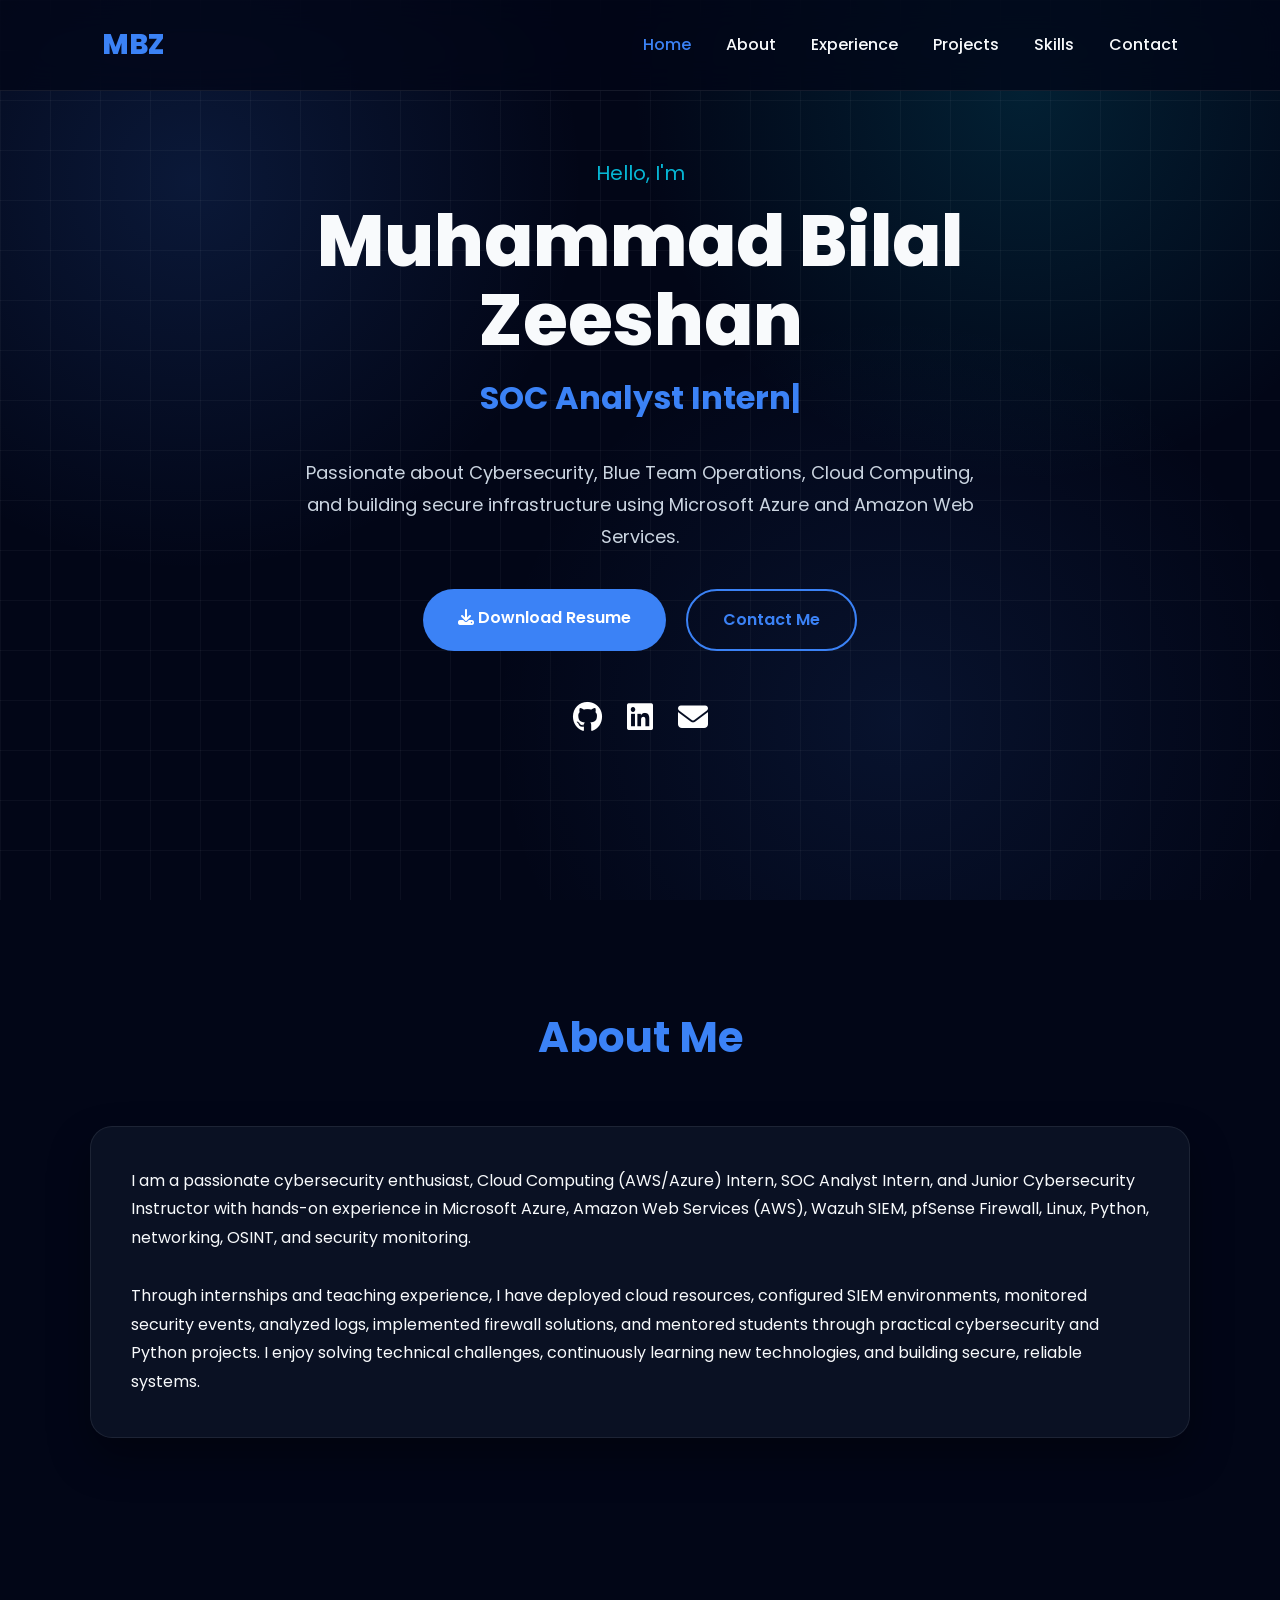
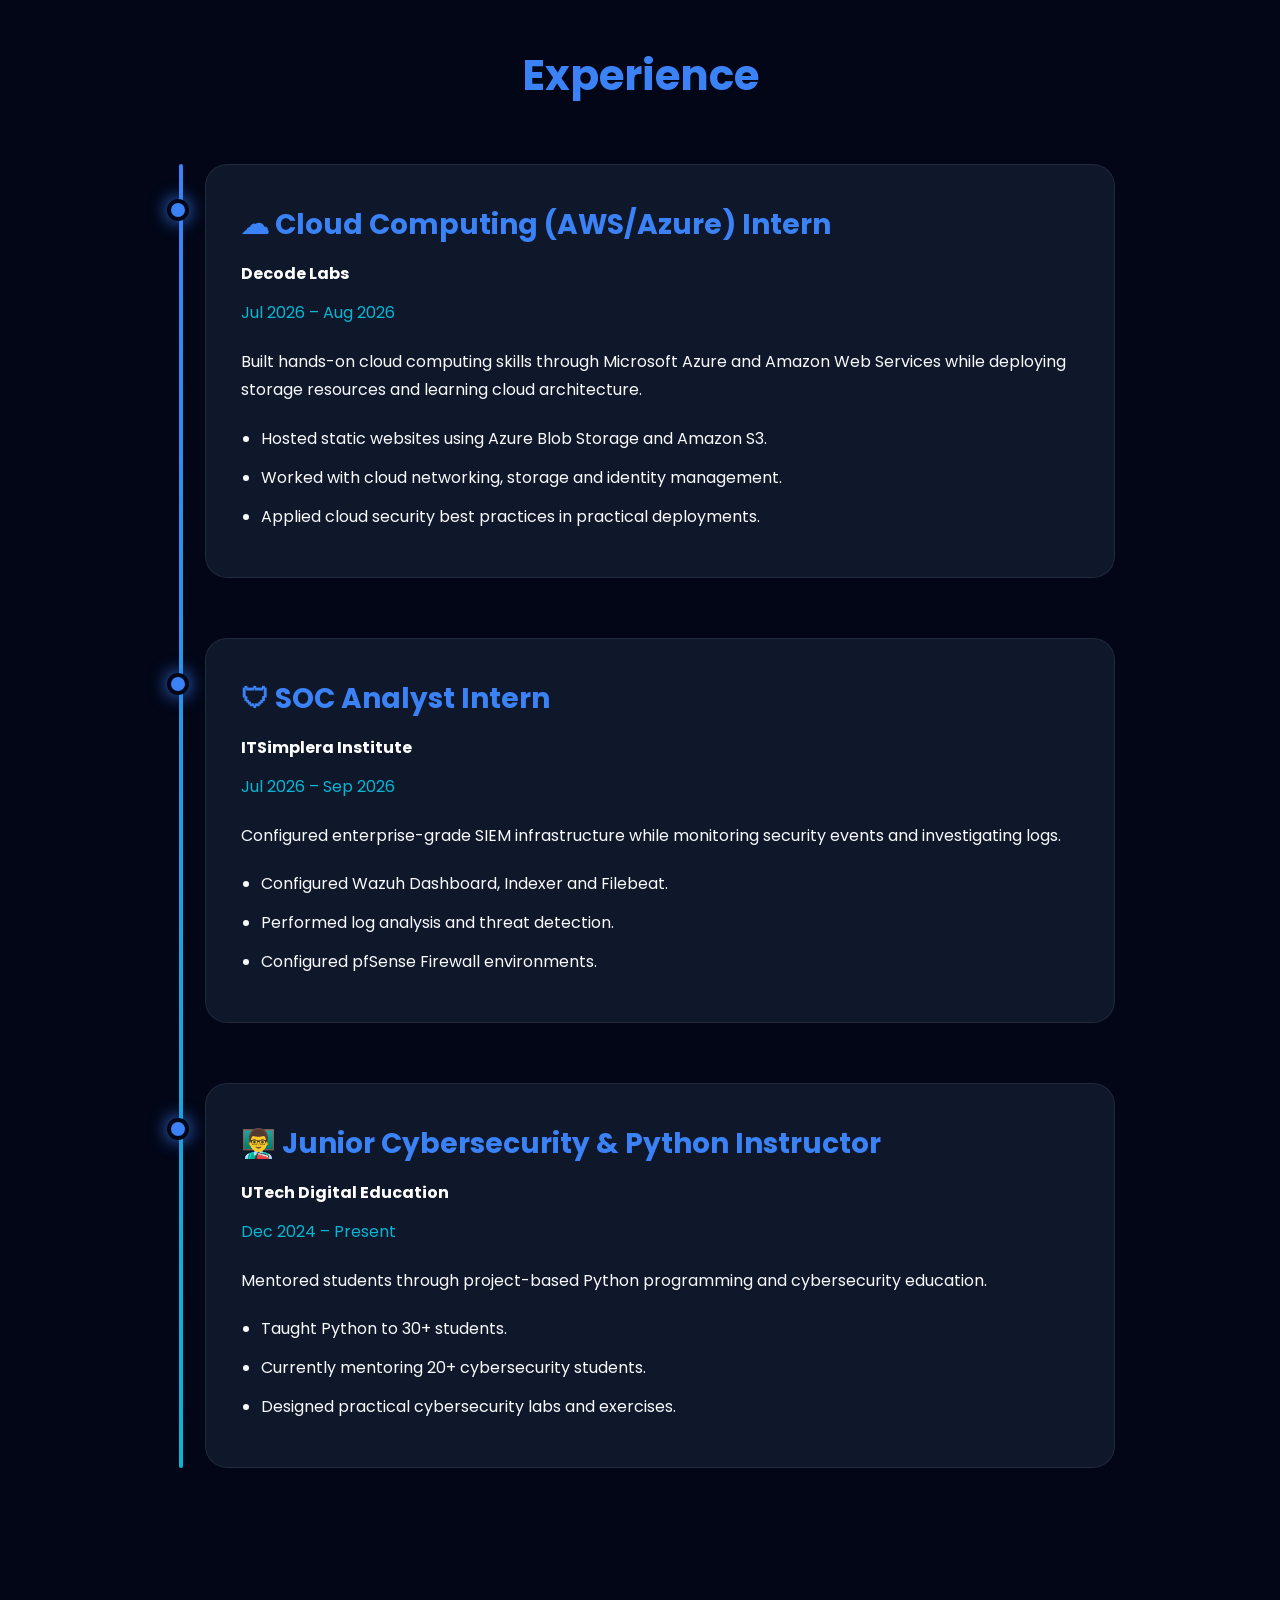
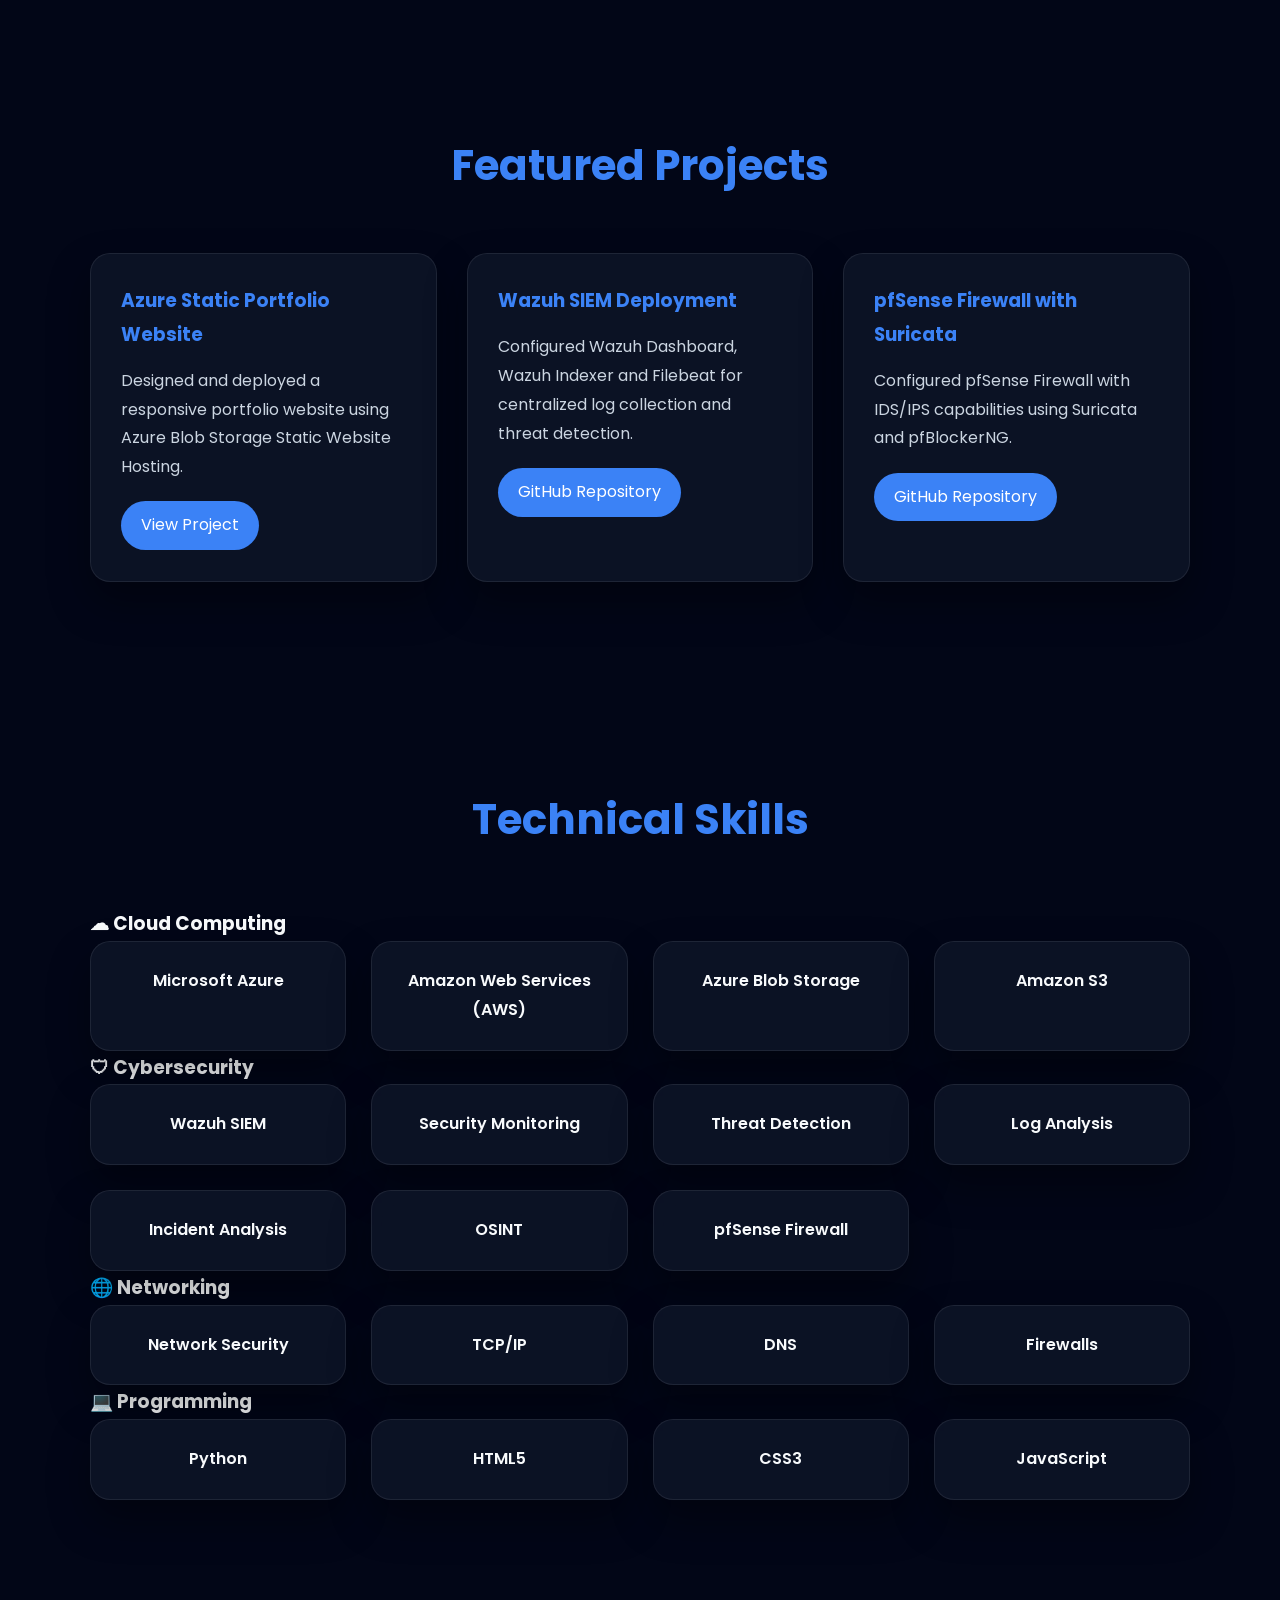
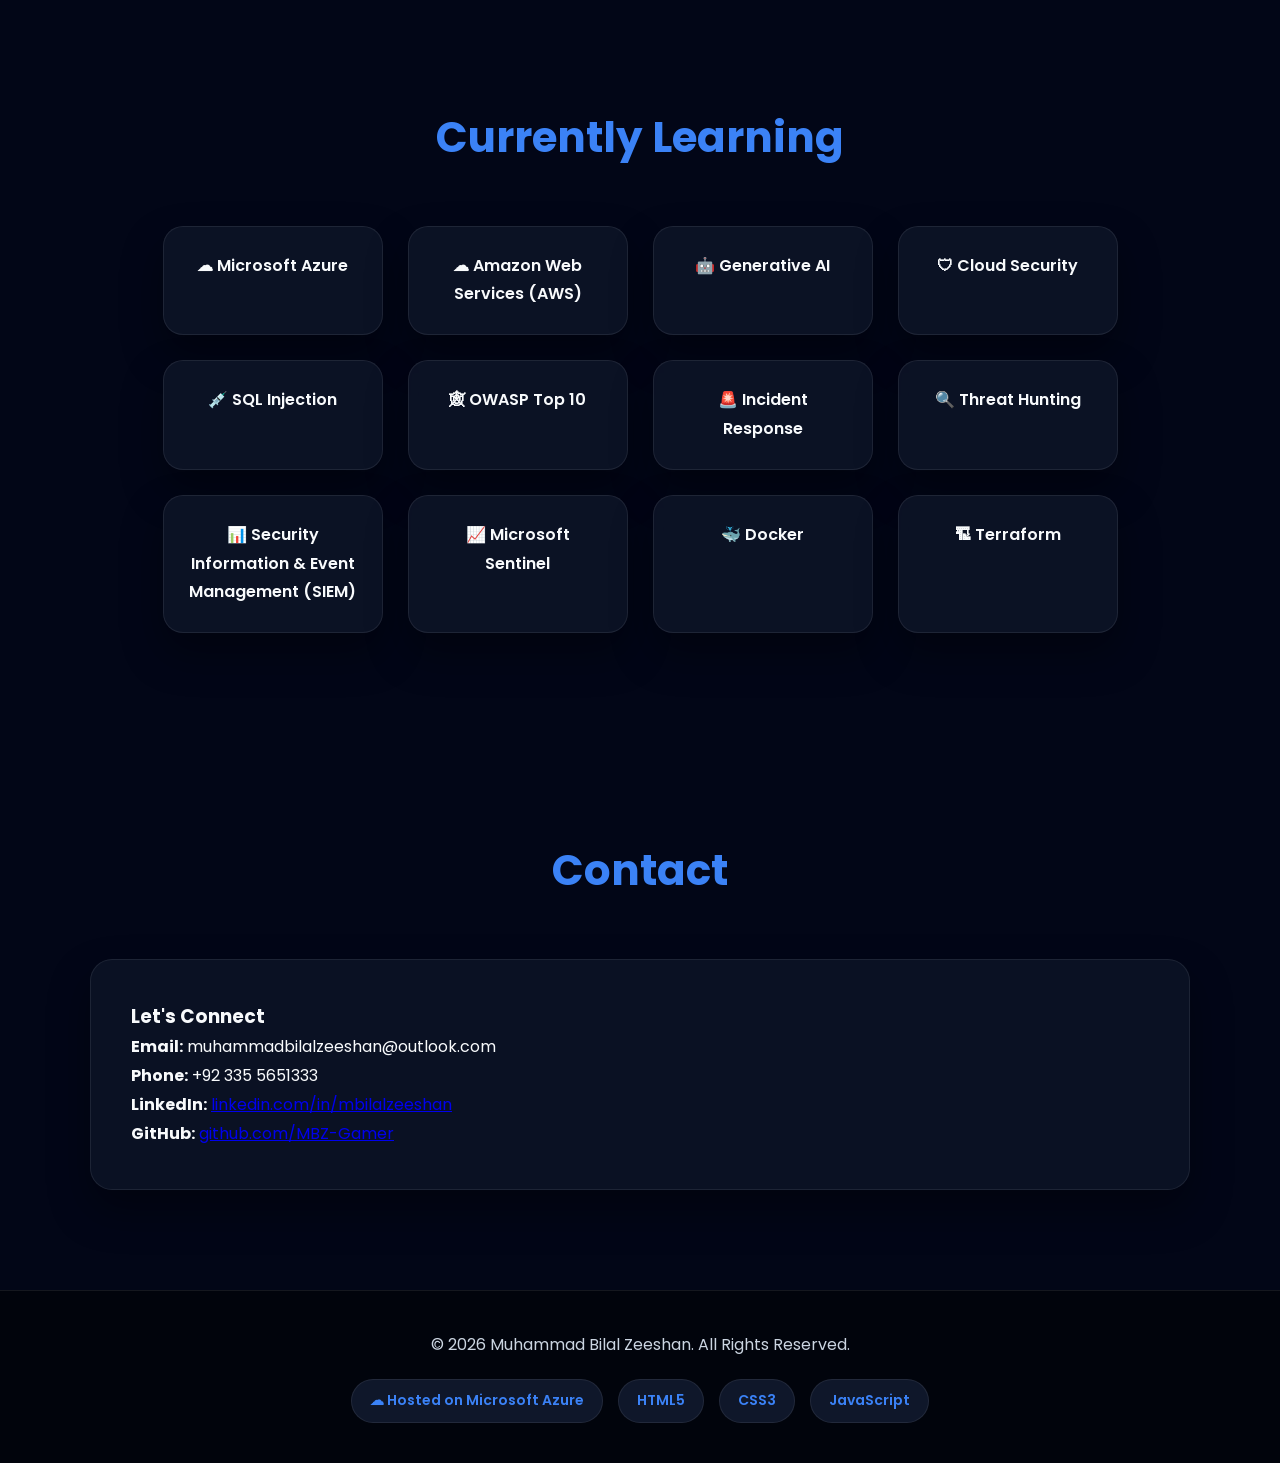
==== index.html @ 76ad9e4e "Added html, css , js and resume.pdf files" ====
<!DOCTYPE html>
<html lang="en">

<head>

    <meta charset="UTF-8">
    <meta name="viewport" content="width=device-width, initial-scale=1.0">

    <title>Muhammad Bilal Zeeshan | Cybersecurity & Cloud Portfolio</title>

    <meta name="description"
        content="Muhammad Bilal Zeeshan | SOC Analyst Intern | Cloud Computing (AWS/Azure) Intern | Cybersecurity Instructor">

    <meta name="keywords"
        content="Cybersecurity, SOC Analyst, Azure, AWS, Wazuh, pfSense, Portfolio">

    <link rel="stylesheet" href="style.css">

    <!-- Google Font -->

    <link rel="preconnect" href="https://fonts.googleapis.com">

    <link rel="preconnect" href="https://fonts.gstatic.com" crossorigin>

    <link href="https://fonts.googleapis.com/css2?family=Poppins:wght@300;400;500;600;700;800&display=swap"
        rel="stylesheet">

    <!-- Icons -->

    <link rel="stylesheet"
        href="https://cdnjs.cloudflare.com/ajax/libs/font-awesome/6.6.0/css/all.min.css">

</head>

<body>

    <!-- ========================= -->
    <!-- Navigation -->
    <!-- ========================= -->

    <nav>

        <div class="logo">

            MBZ

        </div>

        <ul>

            <li><a href="#home">Home</a></li>

            <li><a href="#about">About</a></li>

            <li><a href="#experience">Experience</a></li>

            <li><a href="#projects">Projects</a></li>

            <li><a href="#skills">Skills</a></li>

            <li><a href="#contact">Contact</a></li>

        </ul>

    </nav>

    <!-- ========================= -->
    <!-- Hero -->
    <!-- ========================= -->

    <section id="home" class="hero">

        <div class="hero-content">

            <p class="small-title">

                Hello, I'm

            </p>

            <h1>

                Muhammad Bilal Zeeshan

            </h1>

            <h2>

                <span id="typing"></span>

            </h2>

            <p class="hero-description">

                Passionate about Cybersecurity, Blue Team Operations,
                Cloud Computing, and building secure infrastructure
                using Microsoft Azure and Amazon Web Services.

            </p>

            <div class="hero-buttons">

                <a href="resume.pdf" class="btn primary" target="_blank">

                    <i class="fa-solid fa-download"></i>

                    Download Resume

                </a>

                <a href="#contact" class="btn secondary">

                    Contact Me

                </a>

            </div>

            <div class="social-icons">

                <a href="https://github.com/mbilalzeeshan" target="_blank">

                    <i class="fab fa-github"></i>

                </a>

                <a href="https://www.linkedin.com/in/mbilalzeeshan" target="_blank">

                    <i class="fab fa-linkedin"></i>

                </a>

                <a href="mailto:muhammadbilalzeeshan@outlook.com">

                    <i class="fa-solid fa-envelope"></i>

                </a>

            </div>

        </div>

    </section>

    <!-- ========================= -->
    <!-- About -->
    <!-- ========================= -->

    <section id="about">

        <h2 class="section-title">

            About Me

        </h2>

        <div class="glass-card">

            <p>

                I am a passionate cybersecurity enthusiast, Cloud Computing (AWS/Azure) Intern, SOC Analyst Intern, and Junior Cybersecurity Instructor with hands-on experience in Microsoft Azure, Amazon Web Services (AWS), Wazuh SIEM, pfSense Firewall, Linux, Python, networking, OSINT, and security monitoring.

            </p>

            <br>

            <p>

                Through internships and teaching experience, I have deployed cloud resources, configured SIEM environments, monitored security events, analyzed logs, implemented firewall solutions, and mentored students through practical cybersecurity and Python projects. I enjoy solving technical challenges, continuously learning new technologies, and building secure, reliable systems.

            </p>

        </div>

    </section>

    <!-- ========================= -->
    <!-- Experience -->
    <!-- ========================= -->

    <section id="experience">

    <h2 class="section-title">
        Experience
    </h2>

    <div class="timeline">

        <!-- Decode Labs -->

        <div class="timeline-item">

            <div class="timeline-dot"></div>

            <div class="experience-card">

                <h3>☁ Cloud Computing (AWS/Azure) Intern</h3>

                <h4>Decode Labs</h4>

                <span class="date">
                    Jul 2026 – Aug 2026
                </span>

                <p>
                    Built hands-on cloud computing skills through Microsoft Azure and Amazon Web Services while deploying storage resources and learning cloud architecture.
                </p>

                <ul>

                    <li>Hosted static websites using Azure Blob Storage and Amazon S3.</li>

                    <li>Worked with cloud networking, storage and identity management.</li>

                    <li>Applied cloud security best practices in practical deployments.</li>

                </ul>

            </div>

        </div>

        <!-- ITSimplera -->

        <div class="timeline-item">

            <div class="timeline-dot"></div>

            <div class="experience-card">

                <h3>🛡 SOC Analyst Intern</h3>

                <h4>ITSimplera Institute</h4>

                <span class="date">

                    Jul 2026 – Sep 2026

                </span>

                <p>

                    Configured enterprise-grade SIEM infrastructure while monitoring security events and investigating logs.

                </p>

                <ul>

                    <li>Configured Wazuh Dashboard, Indexer and Filebeat.</li>

                    <li>Performed log analysis and threat detection.</li>

                    <li>Configured pfSense Firewall environments.</li>

                </ul>

            </div>

        </div>

        <!-- UTech -->

        <div class="timeline-item">

            <div class="timeline-dot"></div>

            <div class="experience-card">

                <h3>👨‍🏫 Junior Cybersecurity & Python Instructor</h3>

                <h4>UTech Digital Education</h4>

                <span class="date">

                    Dec 2024 – Present

                </span>

                <p>

                    Mentored students through project-based Python programming and cybersecurity education.

                </p>

                <ul>

                    <li>Taught Python to 30+ students.</li>

                    <li>Currently mentoring 20+ cybersecurity students.</li>

                    <li>Designed practical cybersecurity labs and exercises.</li>

                </ul>

            </div>

        </div>

    </div>

</section>

    <!-- Placeholder sections -->

    <section id="projects">

        <h2 class="section-title">Featured Projects</h2>

        <div class="project-grid">

            <div class="project-card">

                <h3>Azure Static Portfolio Website</h3>

                <p>

                    Designed and deployed a responsive portfolio website using Azure Blob Storage Static Website Hosting.

                </p>

                <a href="#">View Project</a>

            </div>

            <div class="project-card">

                <h3>Wazuh SIEM Deployment</h3>

                <p>

                    Configured Wazuh Dashboard, Wazuh Indexer and Filebeat for centralized log collection and threat detection.

                </p>

                <a href="https://github.com/mbilalzeeshan/cybersecurity-internship-week1" target="_blank">

                    GitHub Repository

                </a>

            </div>

            <div class="project-card">

                <h3>pfSense Firewall with Suricata</h3>

                <p>

                    Configured pfSense Firewall with IDS/IPS capabilities using Suricata and pfBlockerNG.

                </p>

                <a href="https://github.com/mbilalzeeshan/Week-2-pfSense-Firewall-Suricata-pfBlockerNG" target="_blank">

                    GitHub Repository

                </a>

            </div>

        </div>

    </section>

    <section id="skills">

    <h2 class="section-title">
        Technical Skills
    </h2>

    <div class="skills-category">

        <h3>☁ Cloud Computing</h3>

        <div class="skills-grid">

            <div class="skill-card">Microsoft Azure</div>
            <div class="skill-card">Amazon Web Services (AWS)</div>
            <div class="skill-card">Azure Blob Storage</div>
            <div class="skill-card">Amazon S3</div>

        </div>

    </div>

    <div class="skills-category">

        <h3>🛡 Cybersecurity</h3>

        <div class="skills-grid">

            <div class="skill-card">Wazuh SIEM</div>
            <div class="skill-card">Security Monitoring</div>
            <div class="skill-card">Threat Detection</div>
            <div class="skill-card">Log Analysis</div>
            <div class="skill-card">Incident Analysis</div>
            <div class="skill-card">OSINT</div>
            <div class="skill-card">pfSense Firewall</div>

        </div>

    </div>

    <div class="skills-category">

        <h3>🌐 Networking</h3>

        <div class="skills-grid">

            <div class="skill-card">Network Security</div>
            <div class="skill-card">TCP/IP</div>
            <div class="skill-card">DNS</div>
            <div class="skill-card">Firewalls</div>

        </div>

    </div>

    <div class="skills-category">

        <h3>💻 Programming</h3>

        <div class="skills-grid">

            <div class="skill-card">Python</div>
            <div class="skill-card">HTML5</div>
            <div class="skill-card">CSS3</div>
            <div class="skill-card">JavaScript</div>

        </div>

    </div>

</section>
    
    <section id="learning">

       <h2 class="section-title">
           Currently Learning
       </h2>

       <div class="learning-grid">

            <div class="skill-card">☁ Microsoft Azure</div>

            <div class="skill-card">☁ Amazon Web Services (AWS)</div>

            <div class="skill-card">🤖 Generative AI</div>

            <div class="skill-card">🛡 Cloud Security</div>

            <div class="skill-card">💉 SQL Injection</div>

            <div class="skill-card">🕸 OWASP Top 10</div>

            <div class="skill-card">🚨 Incident Response</div>

            <div class="skill-card">🔍 Threat Hunting</div>

            <div class="skill-card">📊 Security Information & Event Management (SIEM)</div>

            <div class="skill-card">📈 Microsoft Sentinel</div>

            <div class="skill-card">🐳 Docker</div>

            <div class="skill-card">🏗 Terraform</div>

        </div>

    </section>

    <section id="contact">

        <h2 class="section-title">Contact</h2>

        <div class="glass-card">

            <h3>Let's Connect</h3>

            <p><strong>Email:</strong> muhammadbilalzeeshan@outlook.com</p>

            <p><strong>Phone:</strong> +92 335 5651333</p>

            <p>

                <strong>LinkedIn:</strong>

                <a href="https://www.linkedin.com/in/mbilalzeeshan" target="_blank">

                    linkedin.com/in/mbilalzeeshan

                </a>

            </p>

            <p>

                <strong>GitHub:</strong>

                <a href="https://github.com/MBZ-Gamer" target="_blank">

                    github.com/MBZ-Gamer

                </a>

            </p>

        </div>

    </section>

    <footer>

        <p>© 2026 Muhammad Bilal Zeeshan. All Rights Reserved.</p>

        <div class="footer-badges">

            <span class="footer-badge">☁ Hosted on Microsoft Azure</span>

            <span class="footer-badge">HTML5</span>

            <span class="footer-badge">CSS3</span>

            <span class="footer-badge">JavaScript</span>

        </div>

    </footer>

    <script src="script.js"></script>

</body>

</html>
---- style.css ----
/* ===========================================================
   MUHAMMAD BILAL ZEESHAN PORTFOLIO
   Version 1.0
=========================================================== */

:root{

    --primary:#3b82f6;
    --secondary:#06b6d4;

    --background:#020617;

    --surface:#0f172a;

    --surface-light:#1e293b;

    --text:#f8fafc;

    --text-secondary:#cbd5e1;

    --border:rgba(255,255,255,.08);

    --shadow:0 20px 40px rgba(0,0,0,.35);

}

*{

    margin:0;

    padding:0;

    box-sizing:border-box;

}

html{

    scroll-behavior:smooth;

}

body{

    font-family:"Poppins",sans-serif;

    background:var(--background);

    color:var(--text);

    overflow-x:hidden;

    line-height:1.8;

}
body::before{

    content:"";

    position:fixed;

    inset:0;

    background:

    radial-gradient(circle at 15% 20%,rgba(59,130,246,.15),transparent 30%),

    radial-gradient(circle at 80% 10%,rgba(6,182,212,.15),transparent 30%),

    radial-gradient(circle at 70% 80%,rgba(59,130,246,.10),transparent 35%),

    #020617;

    z-index:-2;

}

body::after{

    content:"";

    position:fixed;

    inset:0;

    background-image:

    linear-gradient(rgba(255,255,255,.04) 1px,transparent 1px),

    linear-gradient(90deg,rgba(255,255,255,.04) 1px,transparent 1px);

    background-size:50px 50px;

    z-index:-1;

}
nav{

    position:fixed;

    top:0;

    width:100%;

    display:flex;

    justify-content:space-between;

    align-items:center;

    padding:20px 8%;

    background:rgba(2,6,23,.75);

    backdrop-filter:blur(16px);

    border-bottom:1px solid var(--border);

    z-index:1000;

}

.logo{

    font-size:28px;

    font-weight:800;

    color:var(--primary);

}

nav ul{

    display:flex;

    gap:35px;

    list-style:none;

}

nav a{

    text-decoration:none;

    color:var(--text);

    transition:.3s;

    font-weight:500;

}

nav a:hover{

    color:var(--primary);

}
.hero{

    min-height:100vh;

    display:flex;

    justify-content:center;

    align-items:center;

    text-align:center;

    padding:120px 20px;

}

.hero-content{

    max-width:900px;

}

.small-title{

    color:var(--secondary);

    font-size:20px;

}

.hero h1{

    font-size:72px;

    font-weight:800;

    margin-top:10px;

    margin-bottom:10px;

    line-height:1.1;

}

.hero h2{

    font-size:32px;

    color:var(--primary);

    min-height:50px;

}

.hero-description{

    color:var(--text-secondary);

    max-width:700px;

    margin:30px auto;

    font-size:18px;

}
.hero-buttons{

    display:flex;

    justify-content:center;

    gap:20px;

    flex-wrap:wrap;

    margin-top:35px;

}

.btn{

    text-decoration:none;

    padding:15px 35px;

    border-radius:50px;

    font-weight:600;

    transition:.35s;

}

.primary{

    background:var(--primary);

    color:white;

}

.primary:hover{

    transform:translateY(-5px);

    box-shadow:0 0 30px rgba(59,130,246,.5);

}

.secondary{

    border:2px solid var(--primary);

    color:var(--primary);

}

.secondary:hover{

    background:var(--primary);

    color:white;

}
.social-icons{

    display:flex;

    justify-content:center;

    gap:25px;

    margin-top:40px;

}

.social-icons a{

    color:white;

    font-size:30px;

    transition:.3s;

}

.social-icons a:hover{

    color:var(--primary);

    transform:translateY(-6px);

}
section{

    width:min(1100px,90%);

    margin:auto;

    padding:100px 0;

}

.section-title{

    font-size:42px;

    margin-bottom:50px;

    text-align:center;

    color:var(--primary);

}
.glass-card{

    background:rgba(15,23,42,.70);

    border:1px solid var(--border);

    backdrop-filter:blur(15px);

    padding:40px;

    border-radius:22px;

    box-shadow:var(--shadow);

}
.experience-card{

    background:var(--surface);

    border-radius:22px;

    padding:35px;

    margin-bottom:35px;

    border:1px solid var(--border);

    transition:.35s;

}

.experience-card:hover{

    transform:translateY(-8px);

    border-color:var(--primary);

}

.experience-card h3{

    font-size:28px;

    color:var(--primary);

}

.experience-card h4{

    color:white;

    margin:10px 0;

}

.date{

    display:inline-block;

    margin-bottom:20px;

    color:var(--secondary);

}

.experience-card ul{

    margin-top:20px;

    margin-left:20px;

}

.experience-card li{

    margin-bottom:10px;

}
footer{

    background:#01040c;

    text-align:center;

    padding:40px;

    border-top:1px solid var(--border);

}

footer p{

    color:var(--text-secondary);

}
@media(max-width:900px){

.hero h1{

font-size:50px;

}

.hero h2{

font-size:25px;

}

nav{

flex-direction:column;

gap:20px;

}

nav ul{

flex-wrap:wrap;

justify-content:center;

}

.section-title{

font-size:34px;

}

}
/* ==========================================
Animations
========================================== */

.hidden{

opacity:0;

transform:translateY(60px);

transition:1s;

}

.show{

opacity:1;

transform:translateY(0);

}

.active{

color:#3b82f6 !important;

}

/* Back To Top */

.top-btn{

position:fixed;

bottom:30px;

right:30px;

width:55px;

height:55px;

border:none;

border-radius:50%;

background:#3b82f6;

color:white;

font-size:24px;

cursor:pointer;

opacity:0;

pointer-events:none;

transition:.35s;

box-shadow:0 10px 25px rgba(59,130,246,.35);

}

.top-btn.visible{

opacity:1;

pointer-events:auto;

}

.top-btn:hover{

transform:translateY(-5px);

background:#2563eb;

}

/* Typing Cursor */

#typing::after{

content:"|";

animation:blink .8s infinite;

}

@keyframes blink{

50%{

opacity:0;

}

}
/* ===========================
   Skills
=========================== */

.skills-grid{

    display:grid;

    grid-template-columns:repeat(auto-fit,minmax(220px,1fr));

    gap:25px;

}

.skill-card{

    background:rgba(15,23,42,.75);

    border:1px solid var(--border);

    backdrop-filter:blur(15px);

    border-radius:20px;

    padding:25px;

    text-align:center;

    font-weight:600;

    transition:.35s;

    box-shadow:var(--shadow);

}

.skill-card:hover{

    transform:translateY(-8px);

    border-color:var(--primary);

    box-shadow:0 0 20px rgba(59,130,246,.35);

}
/* ===========================
   Projects
=========================== */

.project-grid{

    display:grid;

    grid-template-columns:repeat(auto-fit,minmax(320px,1fr));

    gap:30px;

}

.project-card{

    background:rgba(15,23,42,.75);

    border:1px solid var(--border);

    backdrop-filter:blur(15px);

    border-radius:20px;

    padding:30px;

    transition:.35s;

    box-shadow:var(--shadow);

}

.project-card:hover{

    transform:translateY(-8px);

    border-color:var(--primary);

}

.project-card h3{

    color:var(--primary);

    margin-bottom:15px;

}

.project-card p{

    color:var(--text-secondary);

    margin-bottom:20px;

}

.project-card a{

    display:inline-block;

    text-decoration:none;

    color:white;

    background:var(--primary);

    padding:10px 20px;

    border-radius:30px;

    transition:.3s;

}

.project-card a:hover{

    background:#2563eb;

}
/* ==========================================
Timeline
========================================== */

.timeline{

position:relative;

max-width:950px;

margin:auto;

padding-left:40px;

}

.timeline::before{

content:"";

position:absolute;

left:14px;

top:0;

width:4px;

height:100%;

background:linear-gradient(

to bottom,

#3b82f6,

#06b6d4

);

border-radius:10px;

}

.timeline-item{

position:relative;

margin-bottom:60px;

}

.timeline-dot{

position:absolute;

left:-38px;

top:35px;

width:22px;

height:22px;

border-radius:50%;

background:#3b82f6;

border:4px solid #020617;

box-shadow:0 0 18px #3b82f6;

animation:pulse 2s infinite;

}

@keyframes pulse{

0%{

box-shadow:0 0 0 0 rgba(59,130,246,.8);

}

70%{

box-shadow:0 0 0 18px rgba(59,130,246,0);

}

100%{

box-shadow:0 0 0 0 rgba(59,130,246,0);

}

}
.footer-badges{

display:flex;

justify-content:center;

gap:15px;

margin-top:20px;

flex-wrap:wrap;

}

.footer-badge{

padding:8px 18px;

border-radius:30px;

background:#0f172a;

border:1px solid rgba(255,255,255,.08);

color:#3b82f6;

font-size:14px;

font-weight:600;

}
.learning-grid{

display:flex;

flex-wrap:wrap;

justify-content:center;

gap:25px;

margin-top:30px;

}

.learning-grid .skill-card{

width:220px;

}
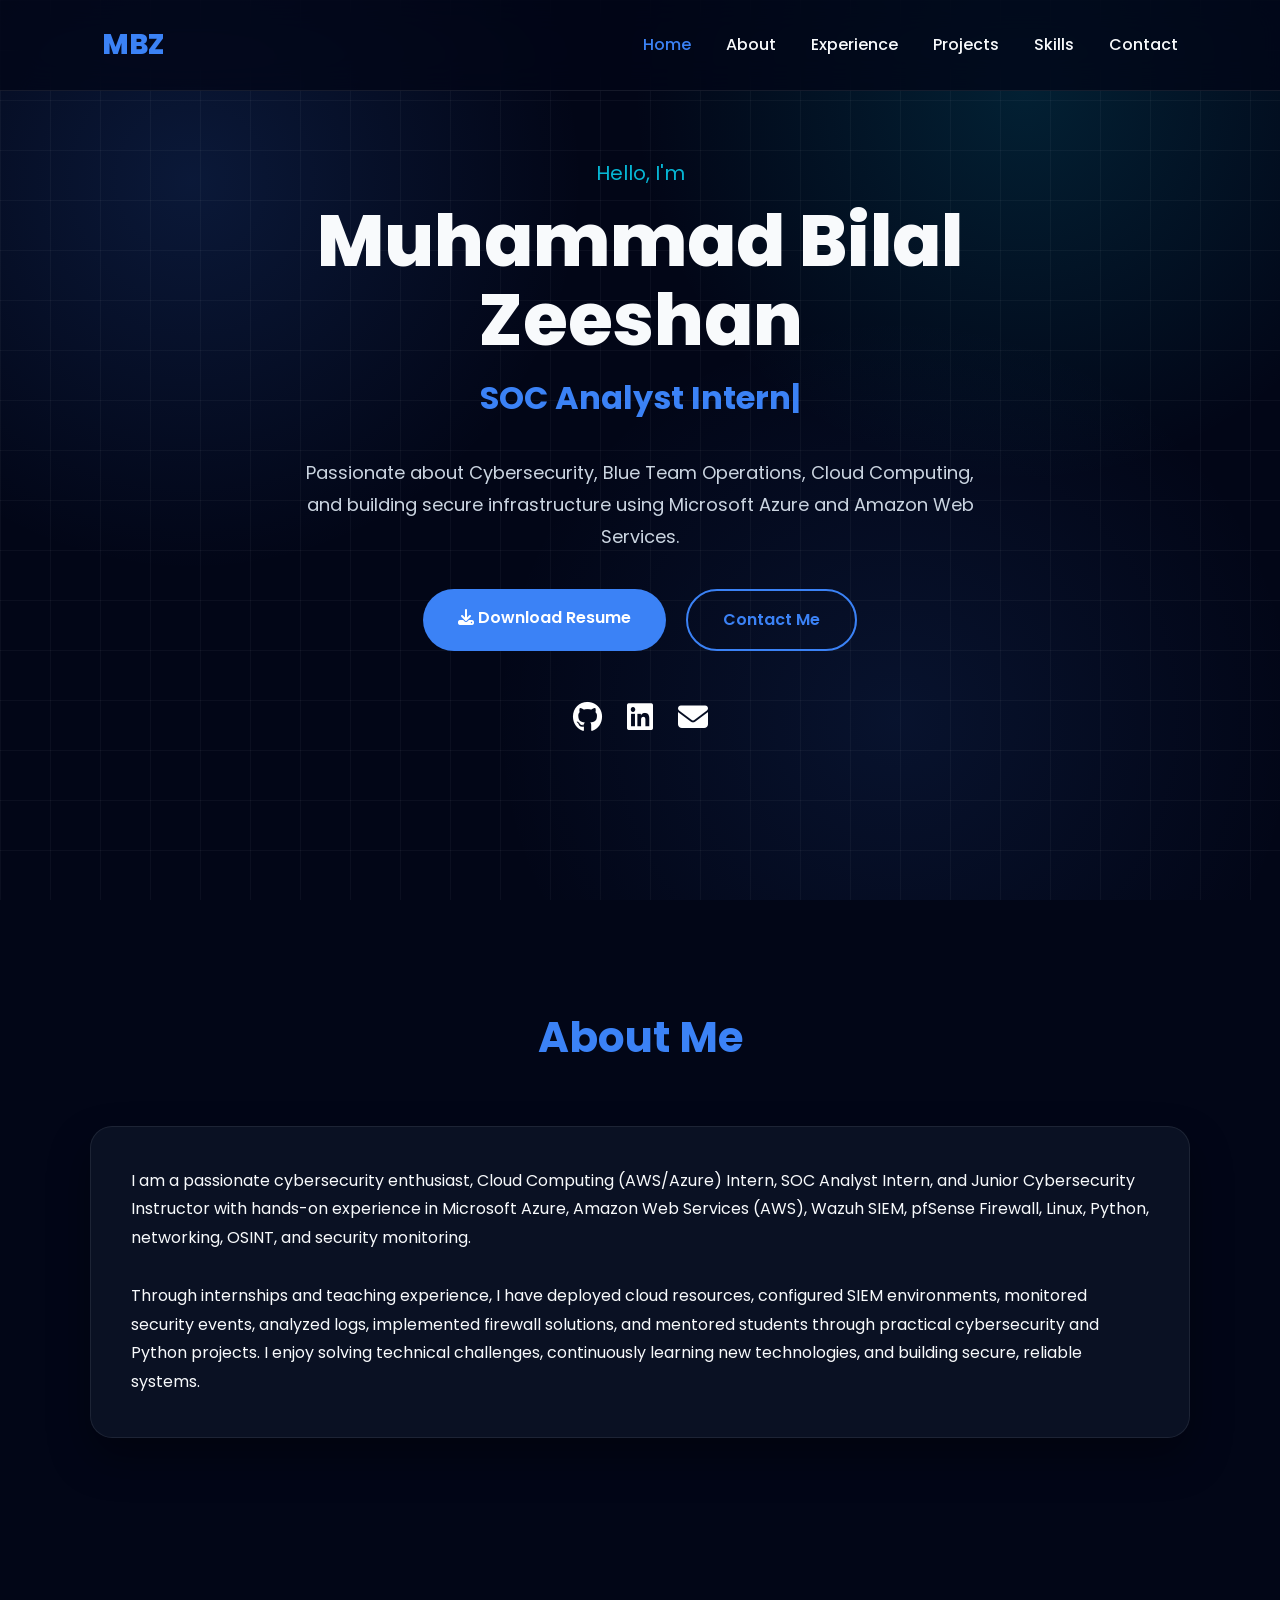
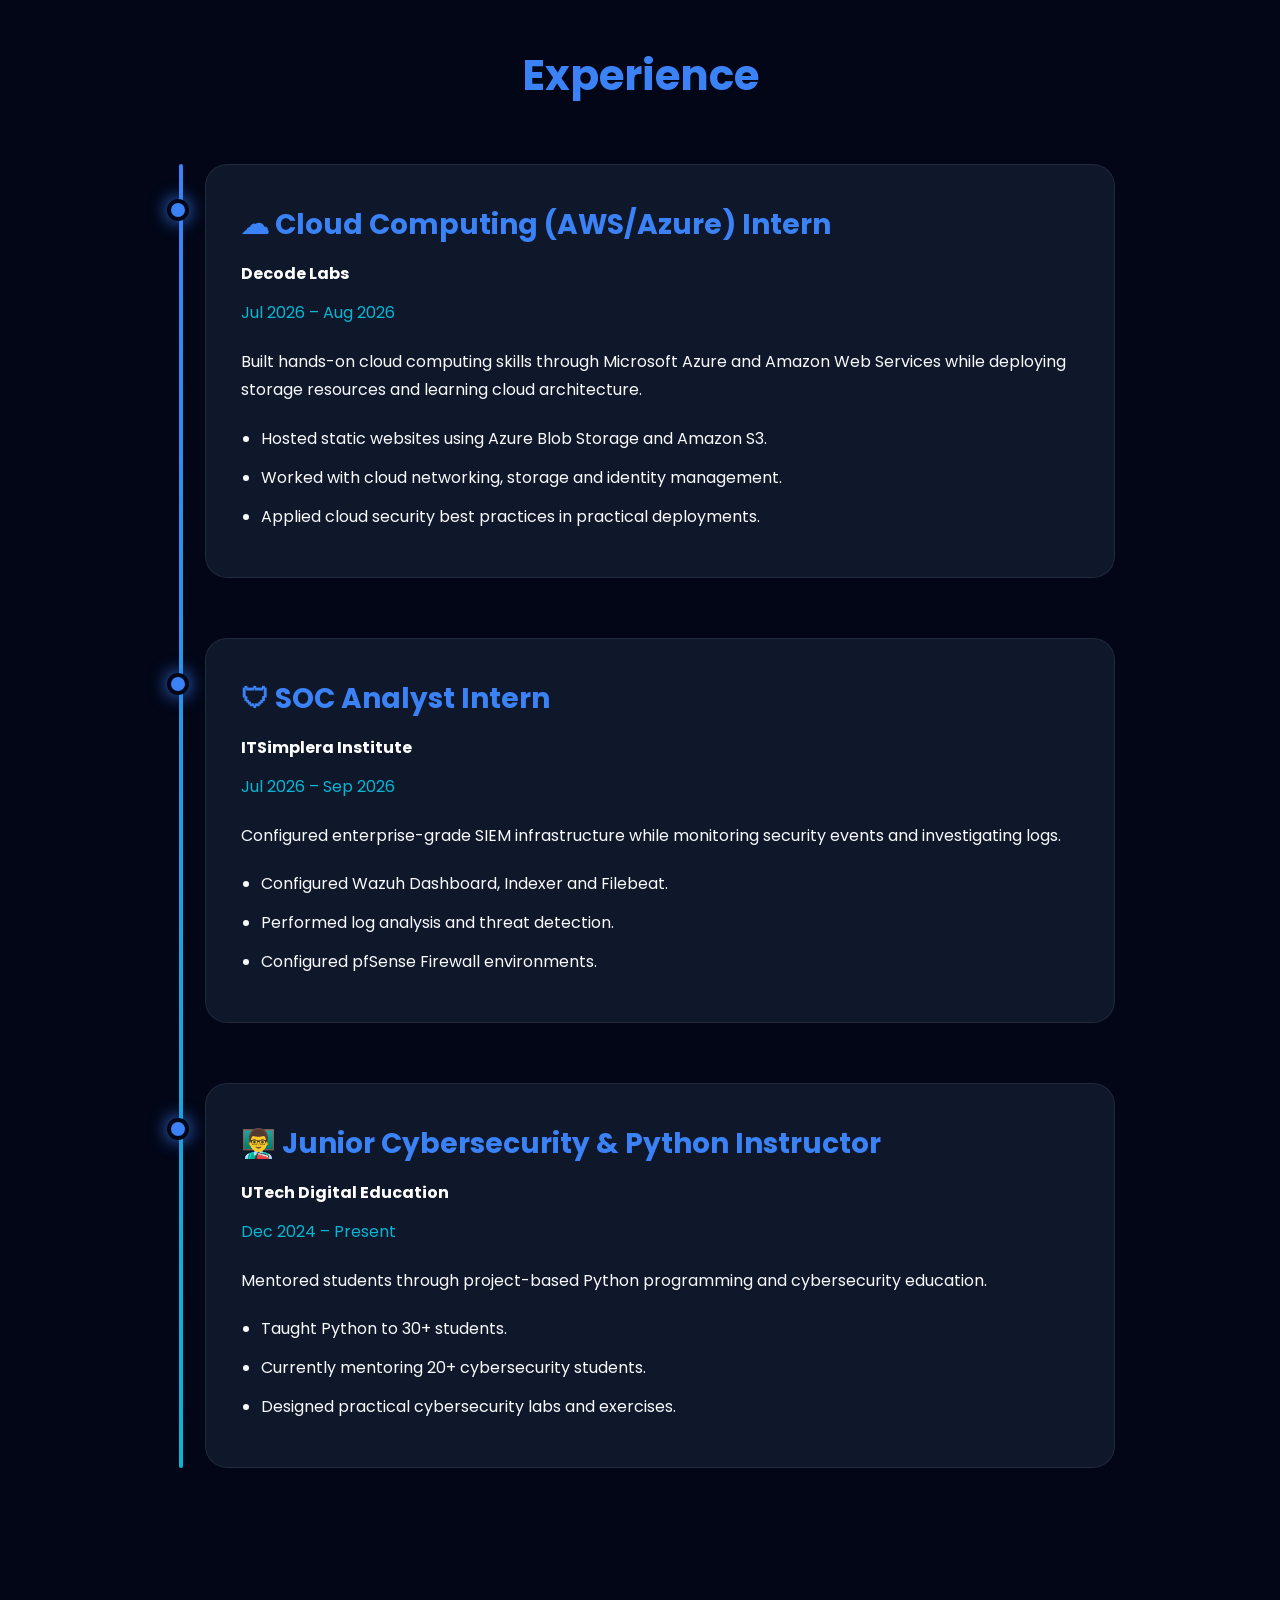
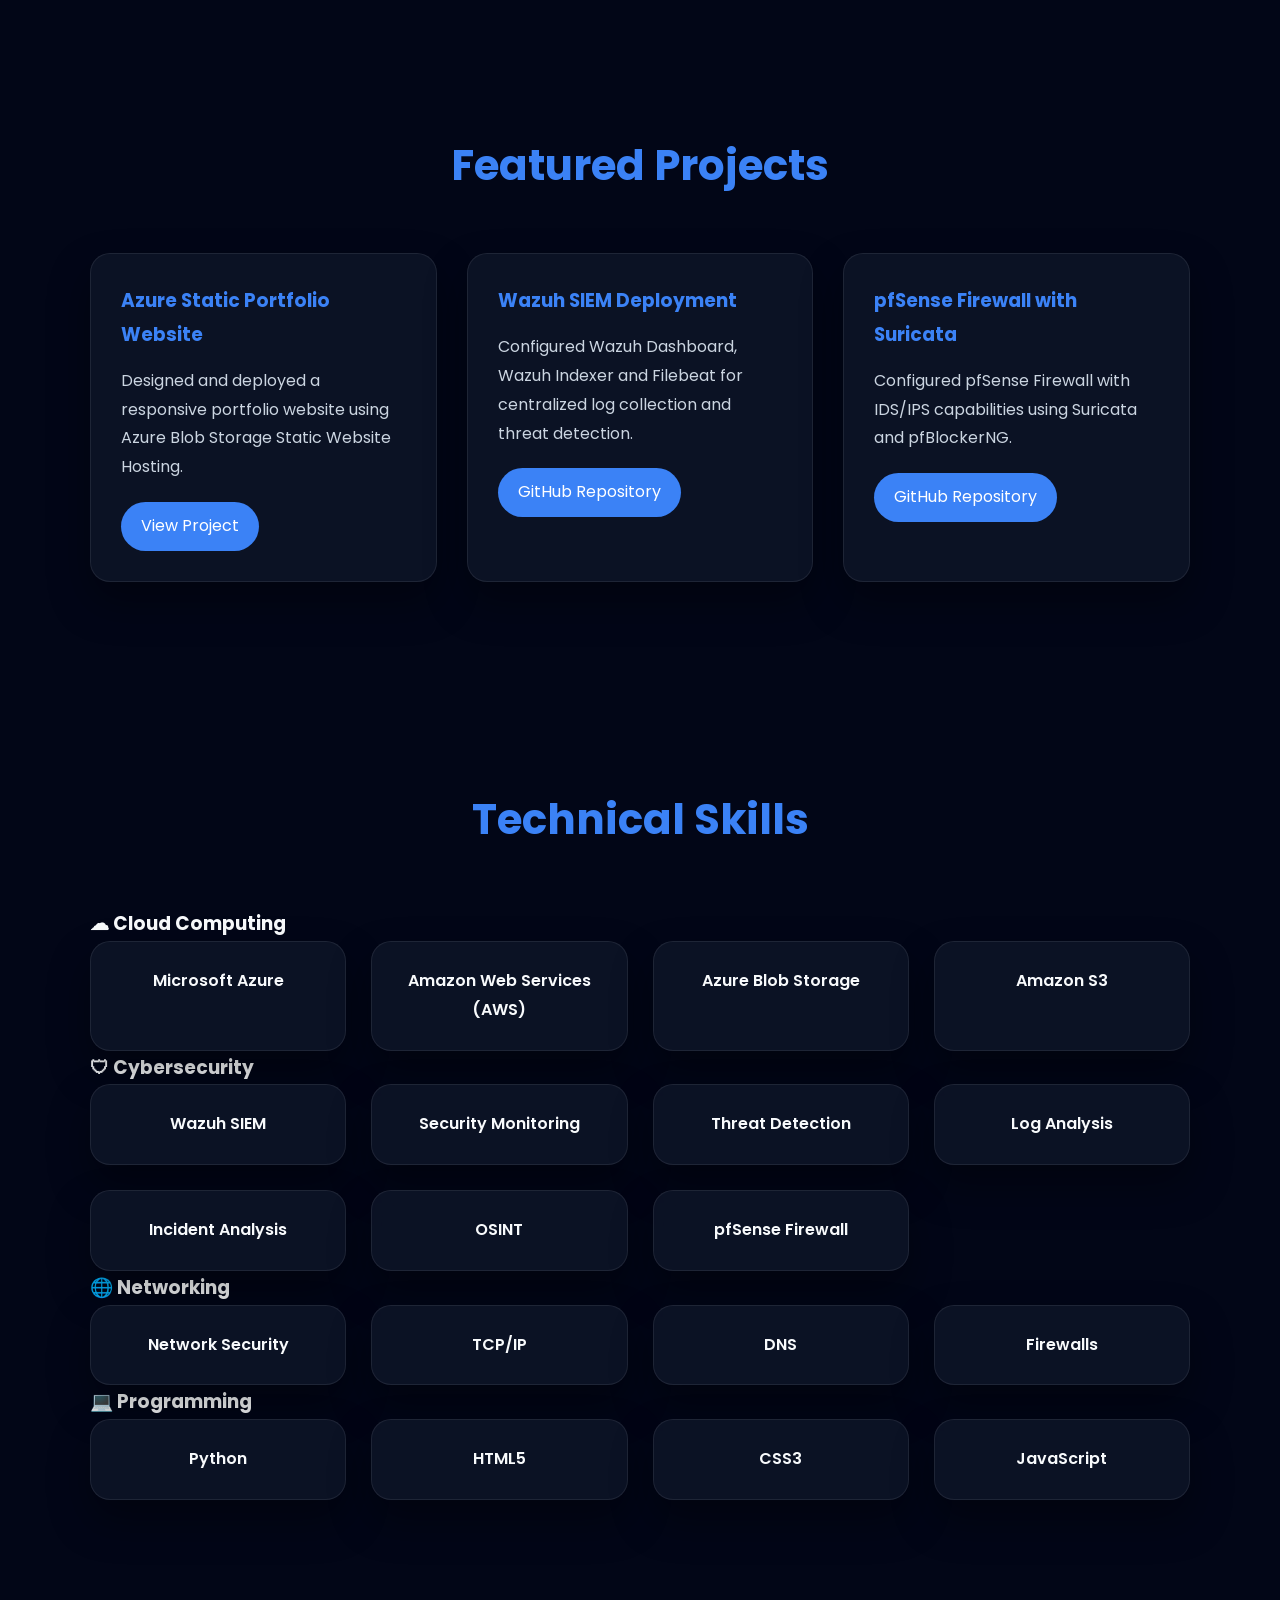
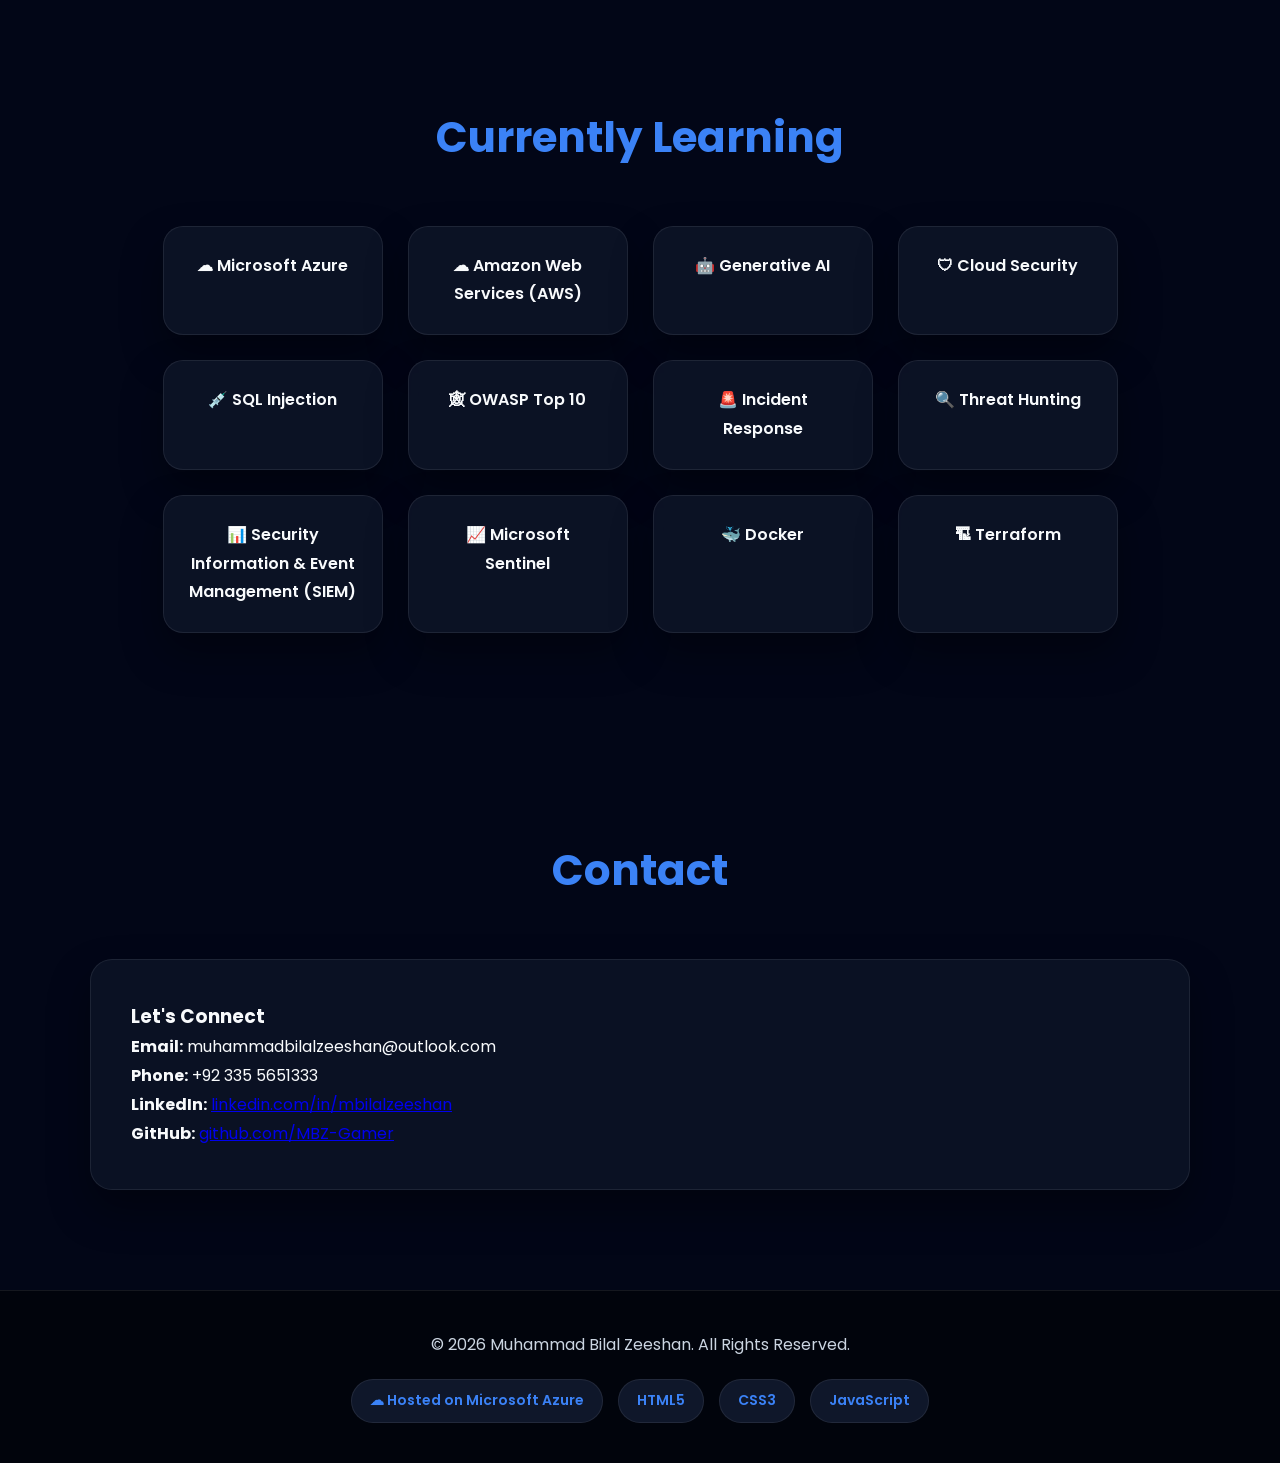
==== commit 532469f6: "Add Google site verification meta tag Added Google site verification meta tag for SEO." ====
--- a/index.html
+++ b/index.html
@@ -29,6 +29,7 @@
 
     <link rel="stylesheet"
         href="https://cdnjs.cloudflare.com/ajax/libs/font-awesome/6.6.0/css/all.min.css">
+    <meta name="google-site-verification" content="SQVow-o1avhFb27cjjQsXe3yG9ymtM-GSJD09fgqZ-s" />
 
 </head>
 
@@ -531,4 +532,4 @@
 
 </body>
 
-</html>+</html>
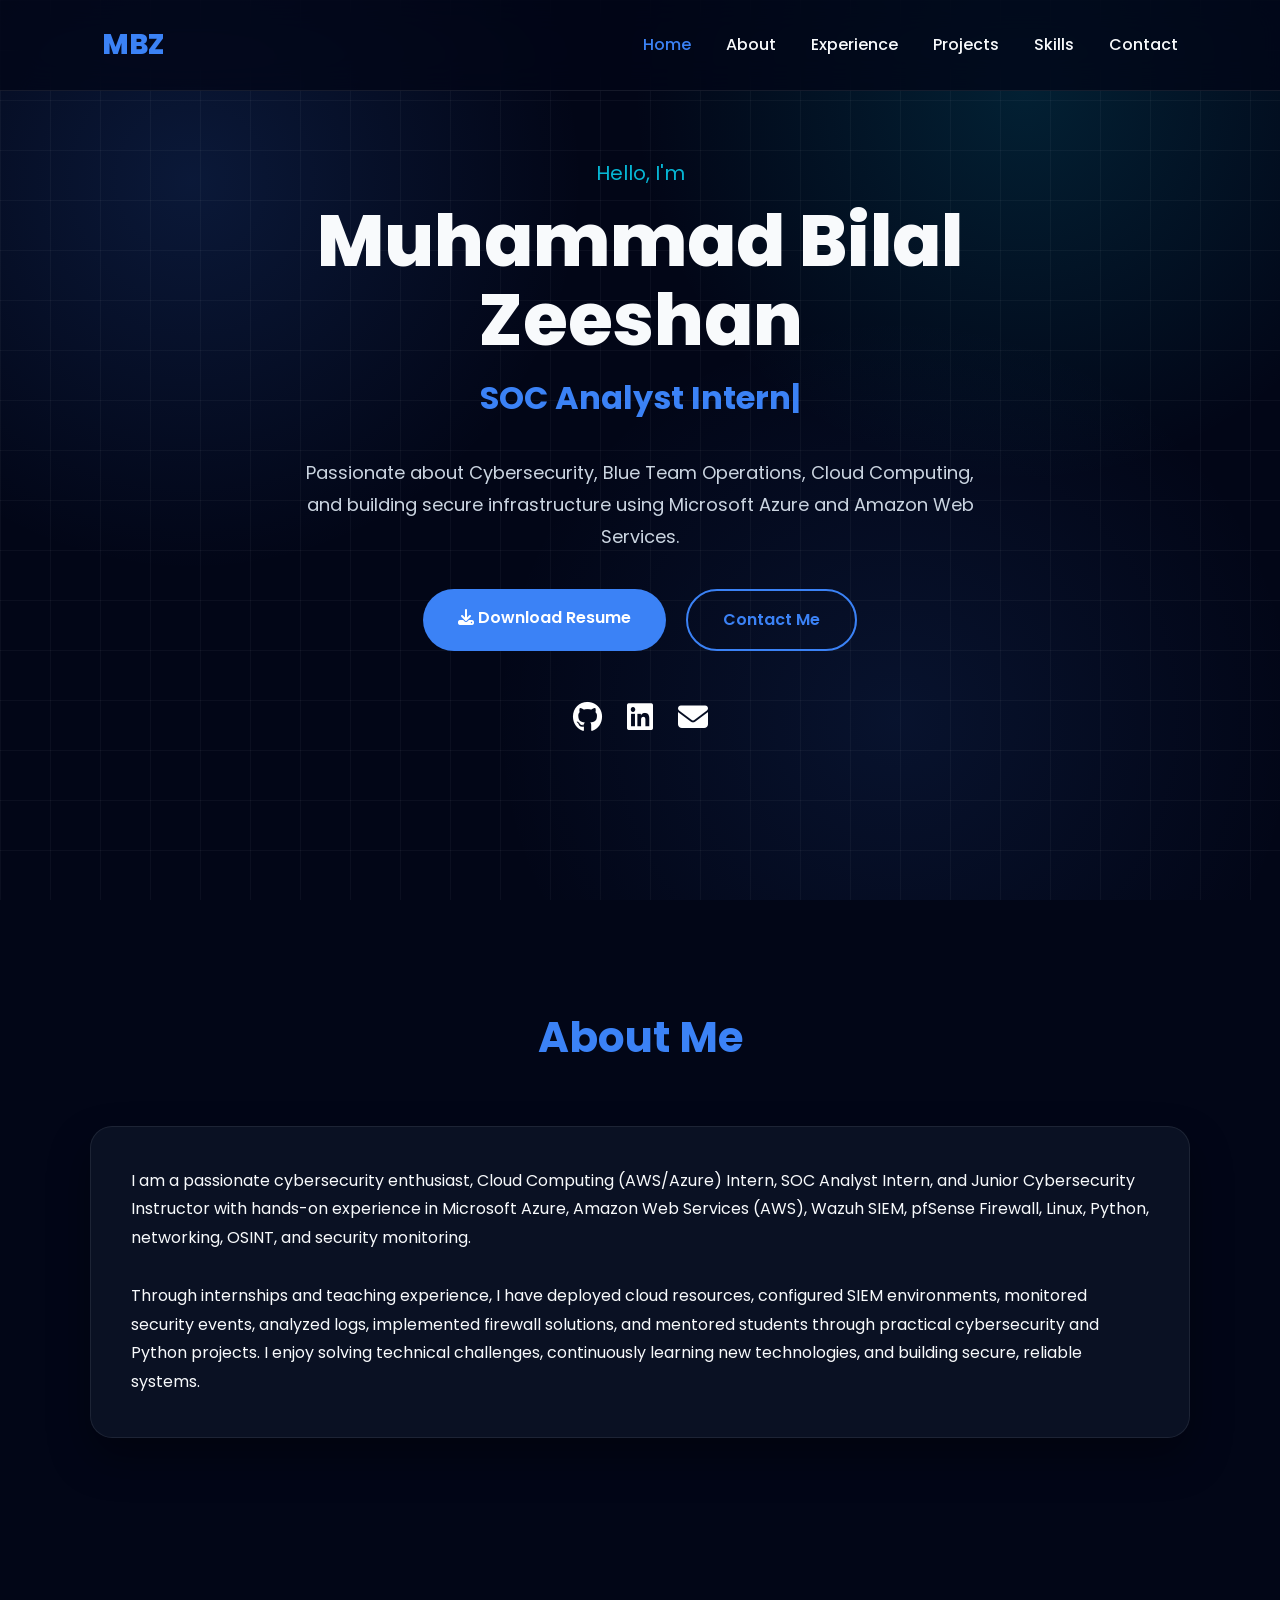
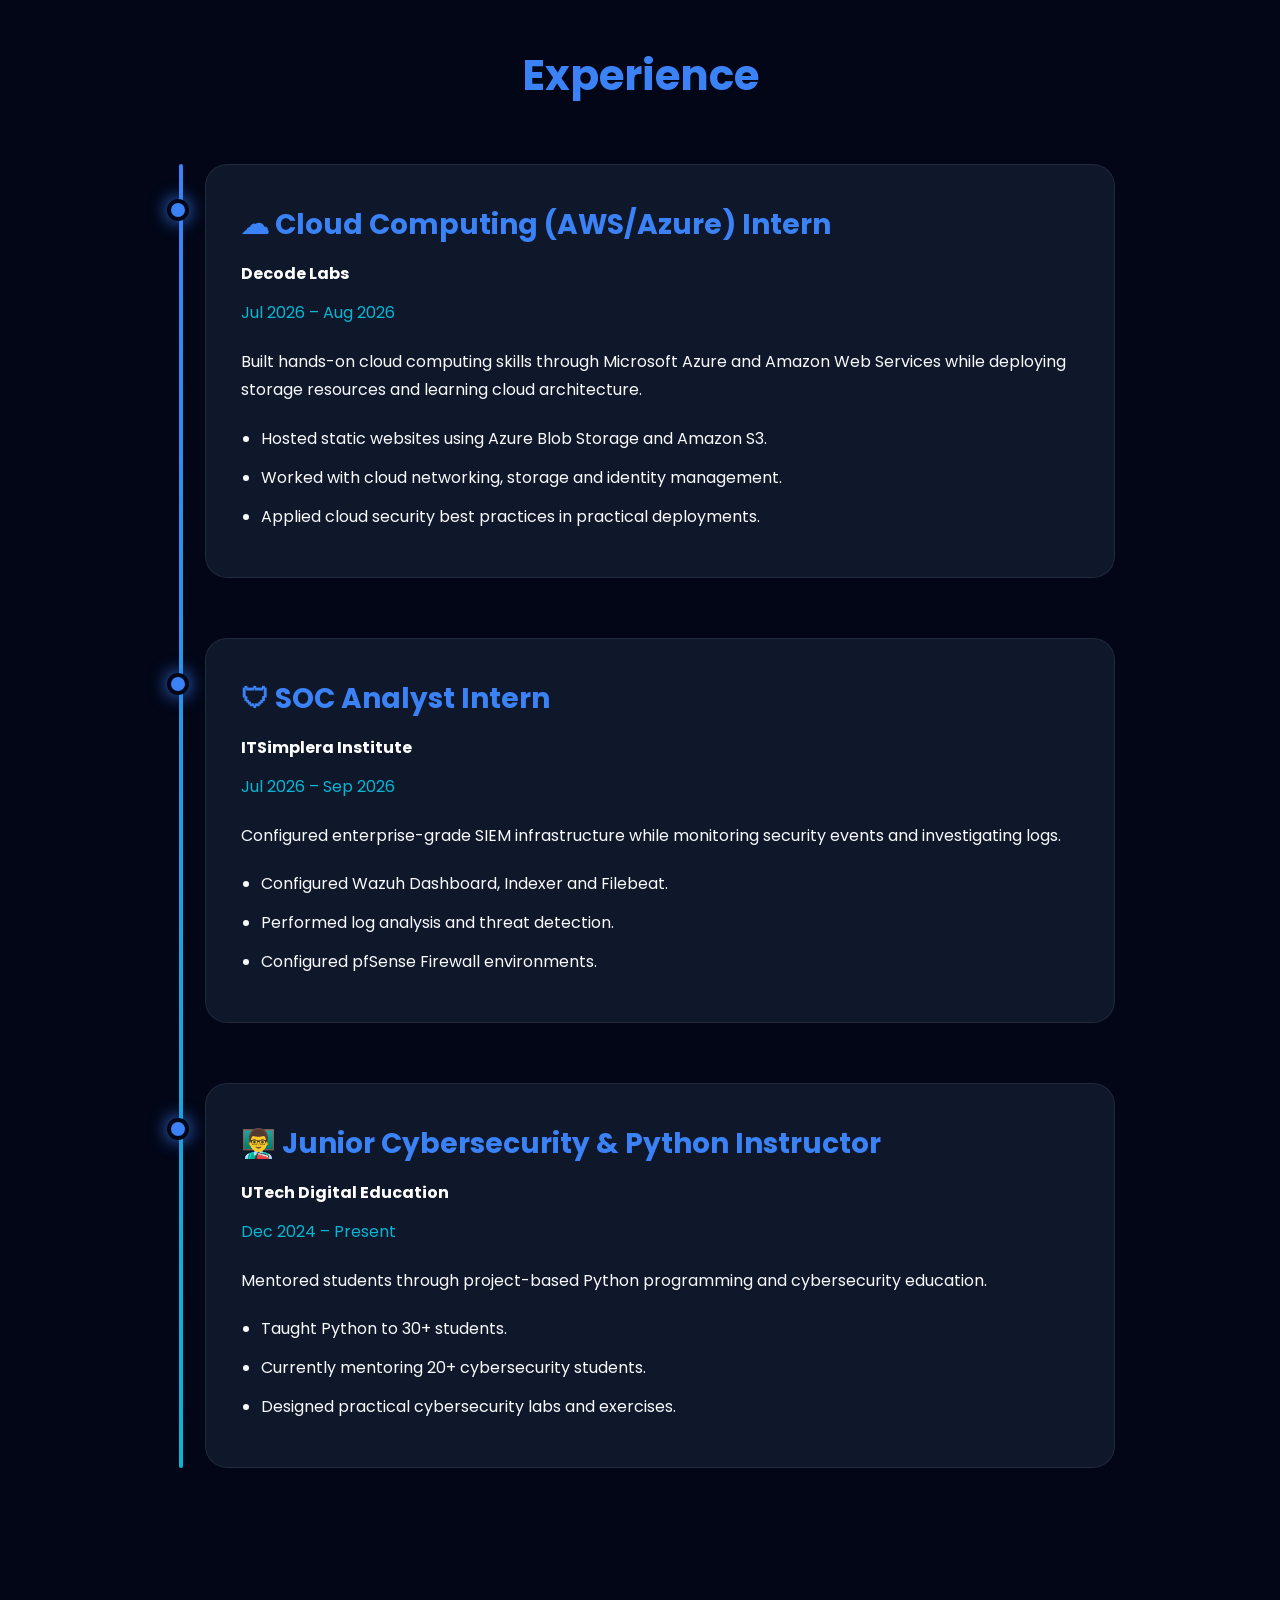
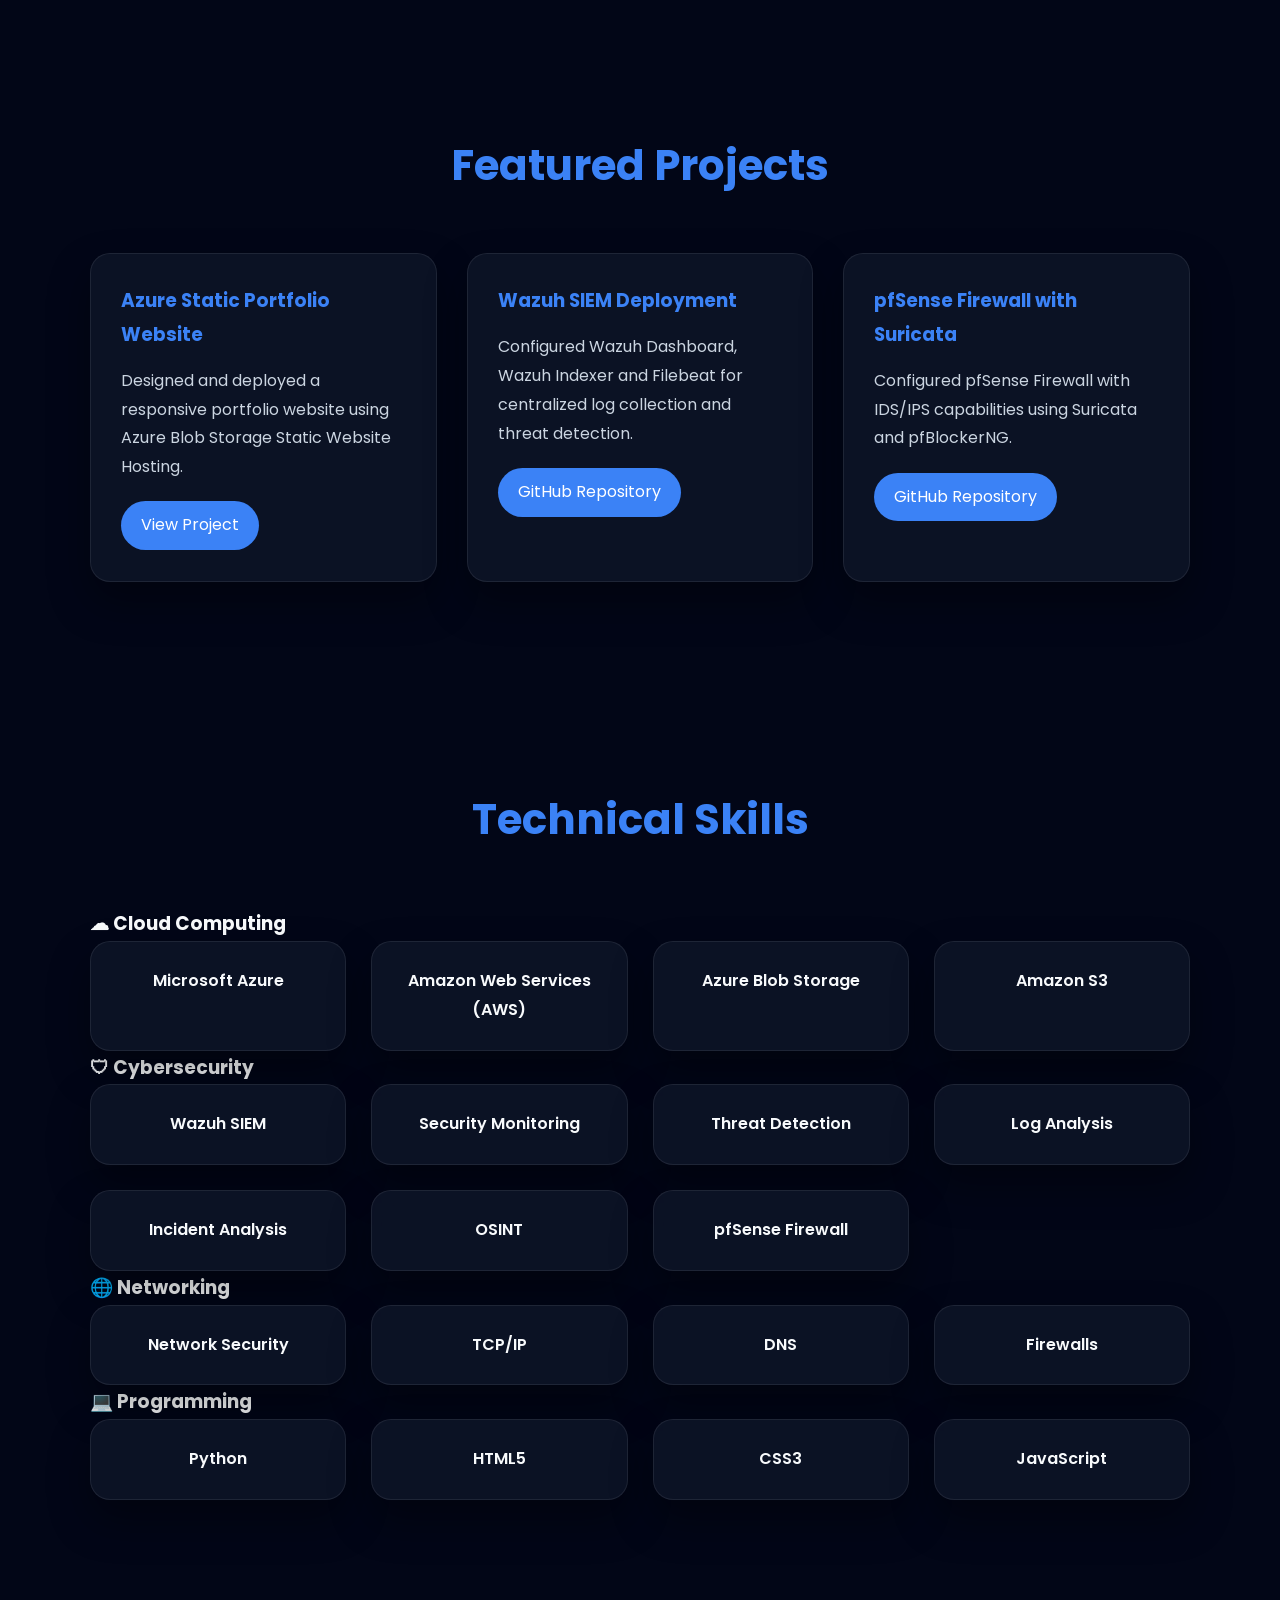
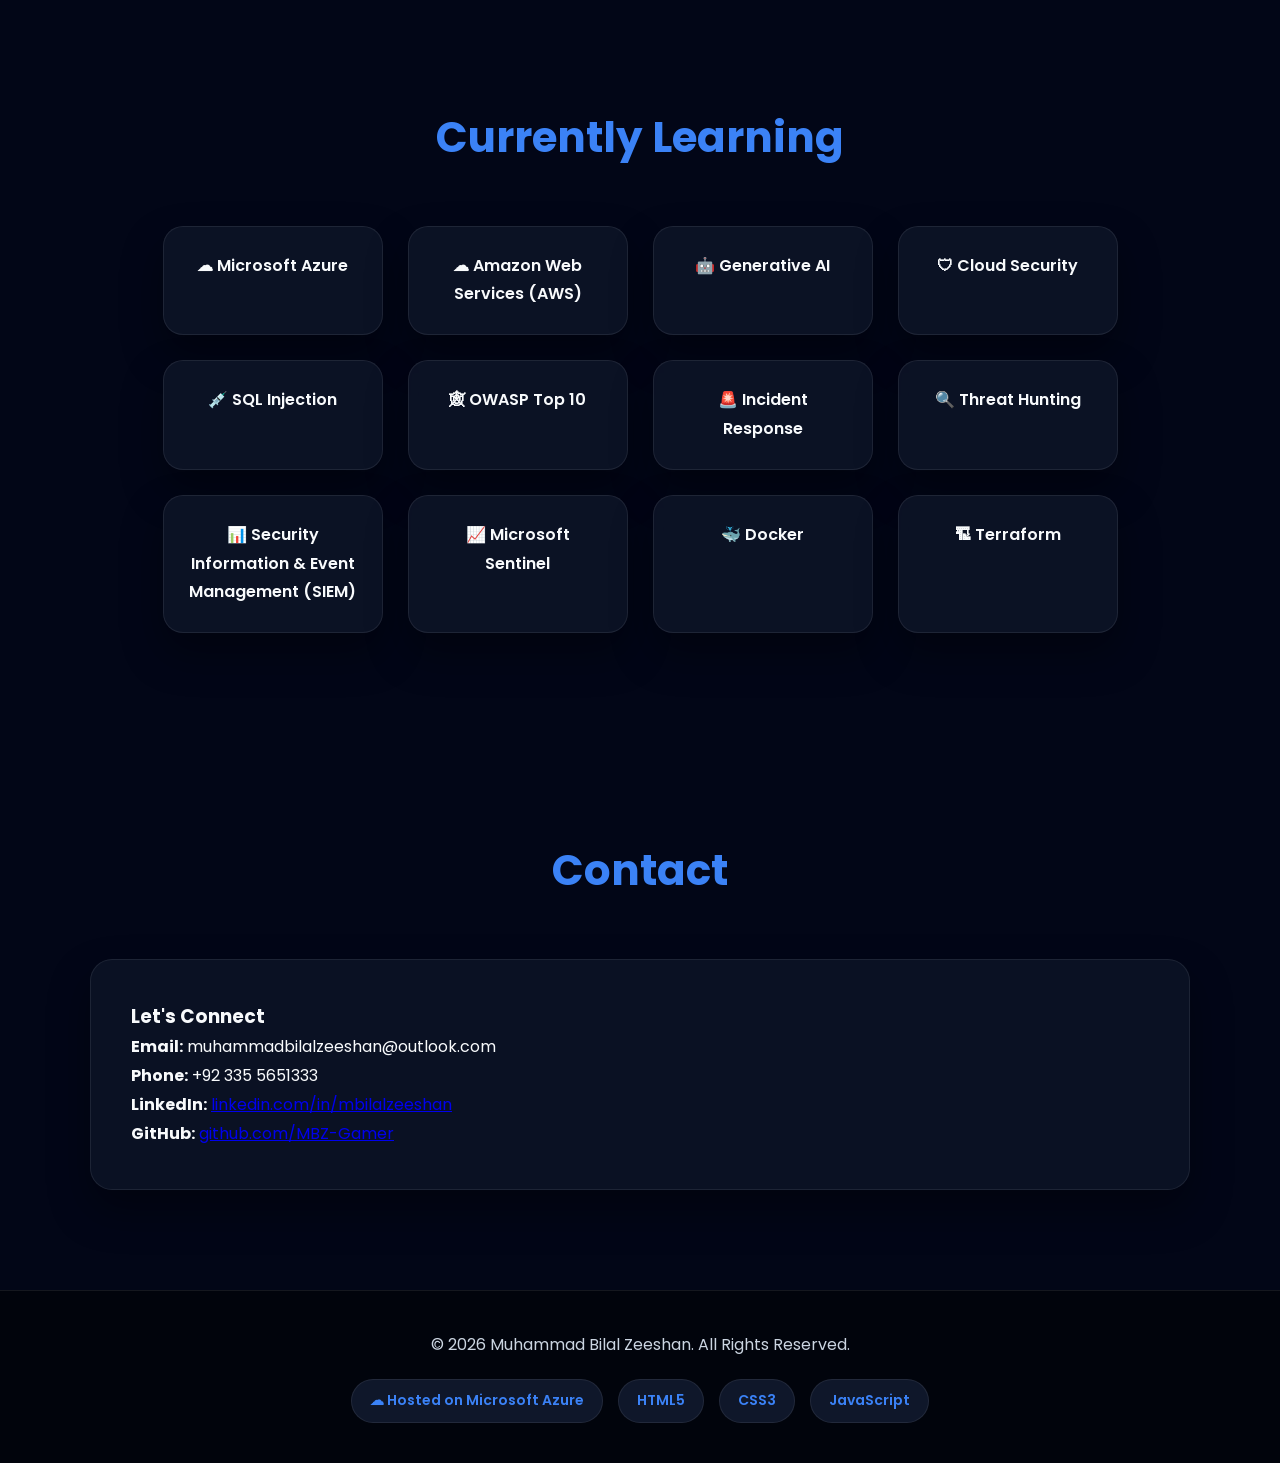
==== commit 85ccdd9e: "Update index.html" ====
--- a/index.html
+++ b/index.html
@@ -30,6 +30,7 @@
     <link rel="stylesheet"
         href="https://cdnjs.cloudflare.com/ajax/libs/font-awesome/6.6.0/css/all.min.css">
     <meta name="google-site-verification" content="SQVow-o1avhFb27cjjQsXe3yG9ymtM-GSJD09fgqZ-s" />
+    <meta name="google-site-verification" content="RtaKF_Q1SxcHq44A44Kfi0iVrc9BX_N8Mk6aTzPFE44" />
 
 </head>
 
